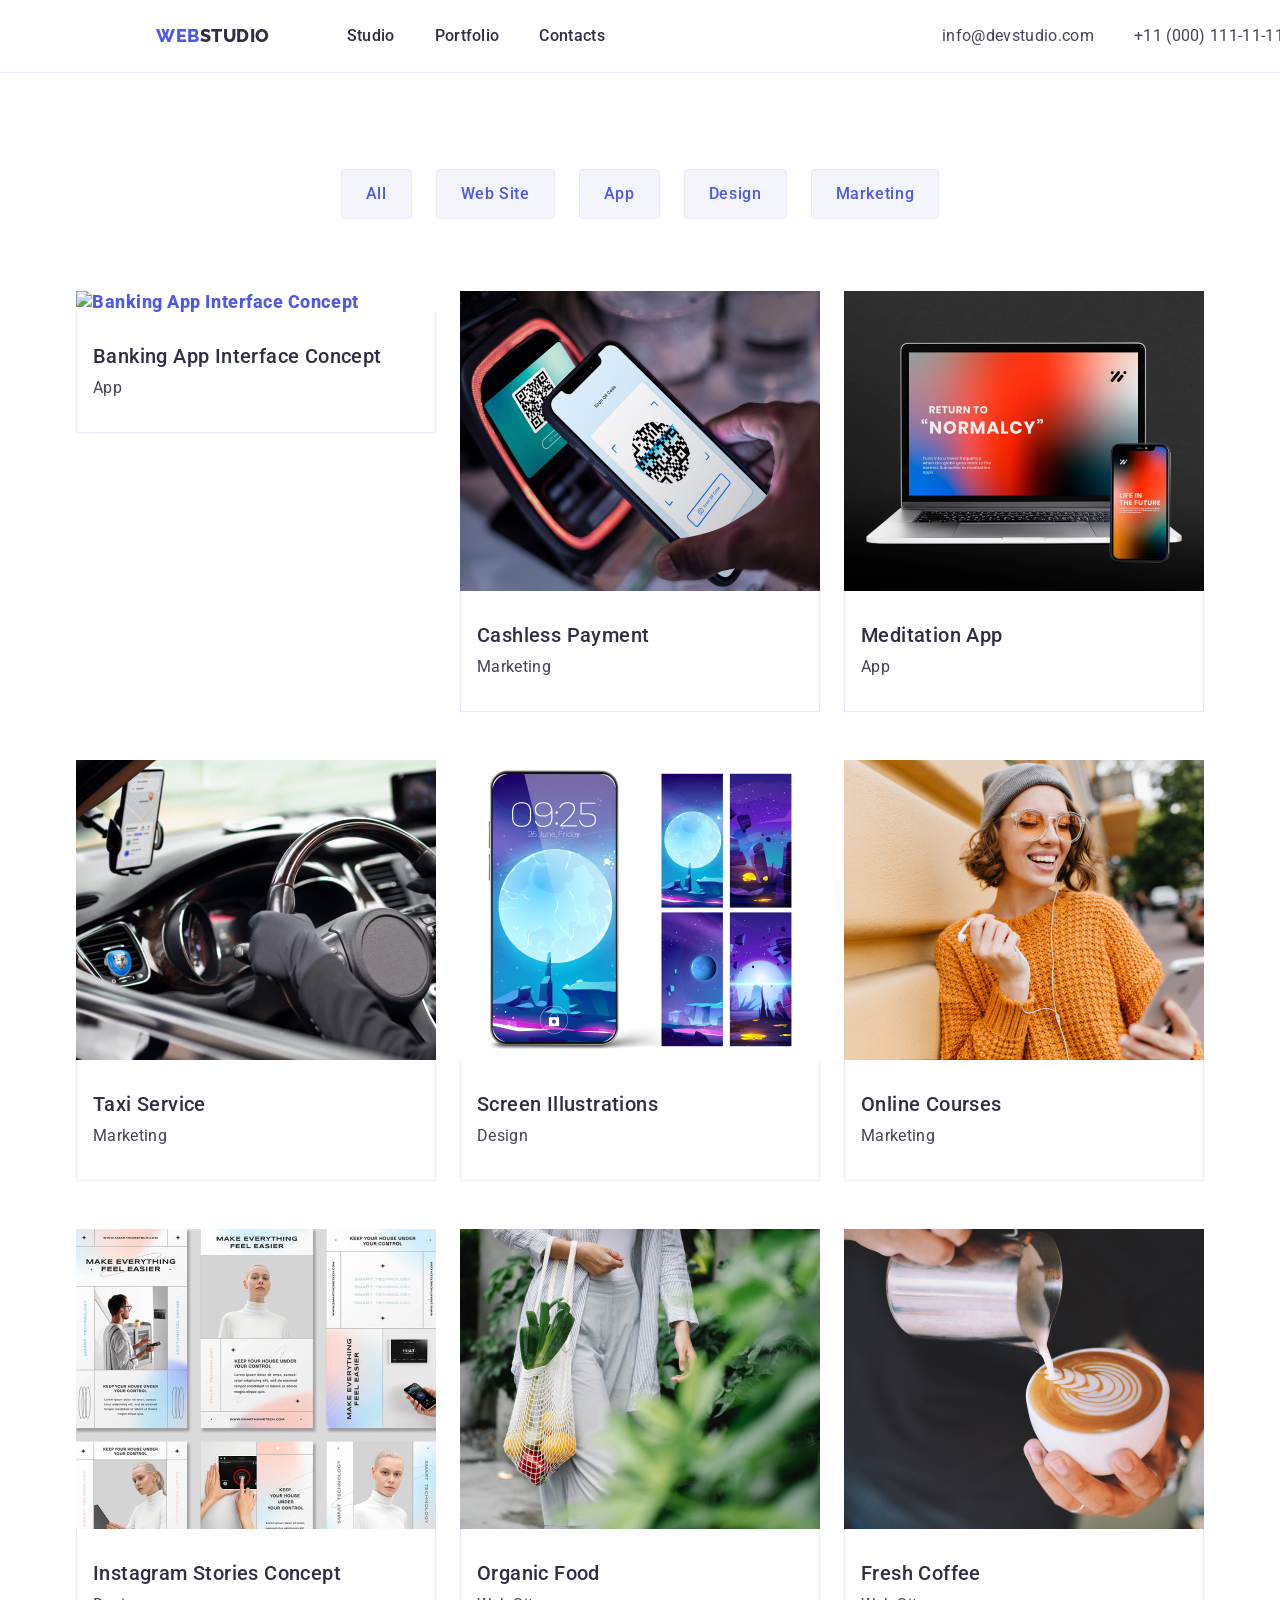
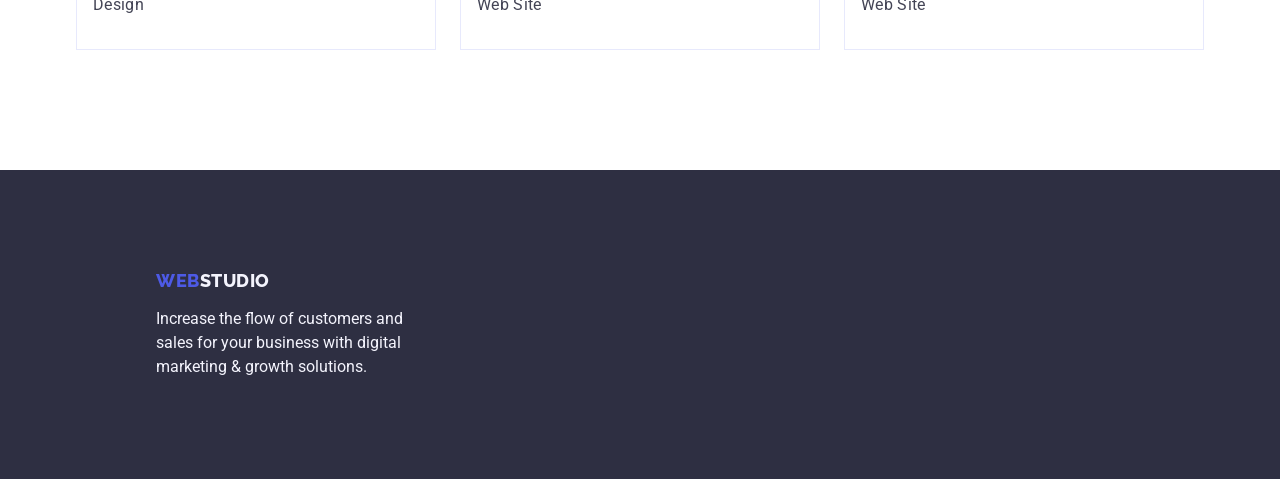
==== portfolio.html @ f2a51d84 "Initial commit" ====
<!DOCTYPE html>
<html lang="en">
  <head>
    <meta charset="UTF-8" />
    <meta http-equiv="X-UA-Compatible" content="IE=edge" />
    <meta name="viewport" content="width=device-width, initial-scale=1.0" />
    <title>Document</title>
    <link rel="preconnect" href="https://fonts.googleapis.com" />
    <link rel="preconnect" href="https://fonts.gstatic.com" crossorigin />
    <link
      href="https://fonts.googleapis.com/css2?family=Montserrat:wght@400;700&family=Raleway:wght@800&family=Roboto:wght@400;500;700&display=swap"
      rel="stylesheet"
    />
    <link
      rel="stylesheet"
      href="https://cdnjs.cloudflare.com/ajax/libs/modern-normalize/1.0.0/modern-normalize.min.css"
    />
    <link rel="stylesheet" href="./css/styles.css" />
  </head>
  <body>
    <header class="header">
      <div class="container header-flex">
        <nav class="nav-flex">
          <a class="nav logo link" href="./index.html">
            Web<span class="studio">Studio</span>
          </a>
          <ul class="list menu-flex">
            <li>
              <a class="nav link" href="./index.html">Studio</a>
            </li>
            <li>
              <a class="nav link" href="./portfolio.html">Portfolio</a>
            </li>
            <li>
              <a class="nav link" href="">Contacts</a>
            </li>
          </ul>
        </nav>
        <address class="address address-flex">
          <ul class="list address-flex">
            <li>
              <a class="address link nav" href="mailto:info@devstudio.com">
                info@devstudio.com</a
              >
            </li>
            <li>
              <a class="address link nav" href="tel:+110001111111">
                +11 (000) 111-11-11
              </a>
            </li>
          </ul>
        </address>
      </div>
    </header>
    <main>
      <section class="main-section">
        <div class="container">
          <h1 hidden>Buttons</h1>
          <ul class="list section-buttons">
            <li><button type="button" class="buttons">All</button></li>
            <li><button type="button" class="buttons">Web Site</button></li>
            <li><button type="button" class="buttons">App</button></li>
            <li><button type="button" class="buttons">Design</button></li>
            <li><button type="button" class="buttons">Marketing</button></li>
          </ul>
          <ul class="list portfolio-fotos">
            <li class="portfolio-list">
              <a class="link" href="">
                <img
                  class="img-portfolio"
                  src="./images-portfolio/img.jpg"
                  alt="Banking App Interface Concept"
                  width="360"
                />
                <div class="portfolio-fotos-card">
                  <h2 class="subtitle">Banking App Interface Concept</h2>
                  <p class="text">App</p>
                </div>
              </a>
            </li>
            <li class="portfolio-list">
              <a class="link" href="">
                <img
                  class="img-portfolio"
                  src="./images-portfolio/img1.jpg"
                  alt="Cashless Payment"
                  width="360"
                />
                <div class="portfolio-fotos-card">
                  <h2 class="subtitle">Cashless Payment</h2>
                  <p class="text">Marketing</p>
                </div>
              </a>
            </li>
            <li class="portfolio-list">
              <a class="link" href="">
                <img
                  class="img-portfolio"
                  src="./images-portfolio/img2.jpg"
                  alt="Meditation App"
                  width="360"
                />
                <div class="portfolio-fotos-card">
                  <h2 class="subtitle">Meditation App</h2>
                  <p class="text">App</p>
                </div>
              </a>
            </li>
            <li class="portfolio-list">
              <a class="link" href="">
                <img
                  class="img-portfolio"
                  src="./images-portfolio/img3.jpg"
                  alt="Taxi Service"
                  width="360"
                />
                <div class="portfolio-fotos-card">
                  <h2 class="subtitle">Taxi Service</h2>
                  <p class="text">Marketing</p>
                </div>
              </a>
            </li>
            <li class="portfolio-list">
              <a class="link" href="">
                <img
                  class="img-portfolio"
                  src="./images-portfolio/img4.jpg"
                  alt="Screen Illustrations"
                  width="360"
                />
                <div class="portfolio-fotos-card">
                  <h2 class="subtitle">Screen Illustrations</h2>
                  <p class="text">Design</p>
                </div>
              </a>
            </li>
            <li class="portfolio-list">
              <a class="link" href="">
                <img
                  class="img-portfolio"
                  src="./images-portfolio/img5.jpg"
                  alt="Online Courses"
                  width="360"
                />
                <div class="portfolio-fotos-card">
                  <h2 class="subtitle">Online Courses</h2>
                  <p class="text">Marketing</p>
                </div>
              </a>
            </li>
            <li class="portfolio-list">
              <a class="link" href="">
                <img
                  class="img-portfolio"
                  src="./images-portfolio/img6.jpg"
                  alt="Instagram Stories Concept"
                  width="360"
                />
                <div class="portfolio-fotos-card">
                  <h2 class="subtitle">Instagram Stories Concept</h2>
                  <p class="text">Design</p>
                </div>
              </a>
            </li>
            <li class="portfolio-list">
              <a class="link" href="">
                <img
                  class="img-portfolio"
                  src="./images-portfolio/img7.jpg"
                  alt="Organic Food"
                  width="360"
                />
                <div class="portfolio-fotos-card">
                  <h2 class="subtitle">Organic Food</h2>
                  <p class="text">Web Site</p>
                </div>
              </a>
            </li>
            <li class="portfolio-list">
              <a class="link" href="">
                <img
                  class="img-portfolio"
                  src="./images-portfolio/img8.jpg"
                  alt="Fresh Coffee"
                  width="360"
                />
                <div class="portfolio-fotos-card">
                  <h2 class="subtitle">Fresh Coffee</h2>
                  <p class="text">Web Site</p>
                </div>
              </a>
            </li>
          </ul>
        </div>
      </section>
    </main>
    <footer class="footer">
      <div class="container">
        <a class="nav logo link" href="./index.html">
          Web<span class="studio">Studio</span>
        </a>
        <p class="footer-text">
          Increase the flow of customers and sales for your business with
          digital marketing & growth solutions.
        </p>
      </div>
    </footer>
  </body>
</html>
---- css/styles.css ----
:root {
  --head-color: #2e2f42;
  --text-color: #434455;
  --button-color: #4d5ae5;
  --fon-color: #2e2f42;
  --border: #e7e9fc;
}

body {
  background: #ffffff;
  font-family: "Roboto", sans-serif;
  color: var(--text-color);
}
html {
  box-sizing: border-box;
}
*,
*::before,
*::after {
  box-sizing: inherit;
}
h1,
h2,
h3,
h4,
h5,
h6,
p,
ul {
  margin: 0%;
  padding: 0%;
}
.container {
  max-width: 1158px;
  padding-left: 15px;
  padding-right: 15px;
  margin: 0 auto;
}
img {
  display: block;
  max-width: 100%;
}
header {
  /* padding: 24px 0; */
  min-width: 1440px;
}
.header {
  border-bottom: 1px solid #e7e9fc;
  padding: 24px 0;
}
.menu-flex li:not(:last-child) {
  margin-right: 40px;
}
.list {
  list-style: none;
}
.nav:focus,
.nav:hover {
  color: #404bbf;
}
.nav-flex,
.address-flex,
.menu-flex,
.header-flex {
  display: flex;
  align-items: center;
}

/* Logo */
.logo {
  flex-direction: row;
  font-family: "Raleway", sans-serif;
  font-style: normal;
  font-weight: 800;
  font-size: 18px;
  line-height: 1.17;
  display: flex;
  align-items: center;
  letter-spacing: 0.03em;
  text-transform: uppercase;
  color: var(--button-color);
  margin-right: 76px;
}

.studio {
  color: var(--fon-color);
  width: 71px;
  height: 21px;
}
.link {
  text-decoration: none;
  font-weight: 800;
  font-size: 18px;
  line-height: 1.17;
  letter-spacing: 0.03em;
  color: var(--button-color);
}
ul .nav {
  color: var(--head-color);
  font-family: "Roboto";
  font-style: normal;
  font-weight: 500;
  font-size: 16px;
  line-height: 1.5;
  letter-spacing: 0.02em;
  list-style: none;
}
.menu-flex .nav {
  padding: 24px 0;
}
address .address {
  font-family: "Roboto";
  font-style: normal;
  font-weight: 400;
  font-size: 16px;
  line-height: 24px;
  letter-spacing: 0.02em;
  color: var(--text-color);
}
address {
  font-style: normal;
  margin-left: auto;
}

.address-flex li:not(:last-child) {
  margin-right: 40px;
}
.slogan {
  color: #ffffff;
  font-family: "Roboto";
  font-style: normal;
  font-weight: 700;
  font-size: 56px;
  line-height: 1.07;
  text-align: center;
  letter-spacing: 0.02em;

  max-width: 496px;
  height: 120px;
  left: 472px;
  top: 188px;
  margin: auto;
}
.hero {
  padding: 188px 0;
  background: var(--fon-color);
}
.button {
  display: block;
  background: var(--button-color);
  box-shadow: 0px 4px 4px rgba(0, 0, 0, 0.15);
  border-radius: 4px;
  color: #ffffff;
  cursor: pointer;
  font-family: "Roboto", sans-serif;
  font-style: normal;
  font-weight: 500;
  font-size: 16px;
  line-height: 24px;
  align-items: center;
  letter-spacing: 0.04em;
  min-width: 169px;
  height: 56px;
  left: 636px;
  top: 356px;
  border: none;
  margin: auto;
  margin-top: 51px;
}
.button:hover,
.button:focus {
  background-color: #404bbf;
}
.feature {
  padding: 120px 0;
}
.about-flex {
  display: flex;
}
.about-flex li:not(:last-child) {
  margin-right: 24px;
}
.subtitle {
  font-style: normal;
  font-weight: 500;
  font-size: 20px;
  line-height: 24px;
  color: var(--head-color);
  letter-spacing: 0.02em;
  line-height: 1.2;
  margin-bottom: 8px;
}
.text {
  font-style: normal;
  font-weight: 400;
  font-size: 16px;
  line-height: 1.2;
  color: var(--text-color);
  letter-spacing: 0.02em;
  line-height: 1.5;
  width: 264px;
}
.what {
  padding-bottom: 120px;
}

.what ul {
  display: flex;
}

.what li:not(:last-child) {
  margin-right: 24px;
}
.section-three ul {
  display: flex;
}
.section-three li:not(:last-child) {
  margin-right: 24px;
}

.section-three li {
  height: 380px;
}
.section-three {
  background-color: #f4f4fd;
  padding: 120px 0;
  min-height: 732px;
  text-align: center;
}

.section-three .mein-text {
  margin-bottom: 72px;
}

.fotos .subtitle {
  margin-bottom: 8px;
}
.team-card {
  padding: 32px 16px;
}
.team-text {
  font-weight: 400;
  font-size: 16px;
  line-height: 24px;
  text-align: center;
  letter-spacing: 0.02em;
  color: var(--text-color);
}
.team-subtitle {
  font-weight: 500;
  font-size: 20px;
  line-height: 24px;
  text-align: center;
  letter-spacing: 0.02em;
  color: var(--fon-color);
}
.mein-text {
  color: var(--fon-color);
  font-style: normal;
  font-weight: 700;
  font-size: 36px;
  line-height: 1.11;
  text-align: center;
  letter-spacing: 0.02em;
  text-transform: capitalize;
  margin-bottom: 72px;
}
.fotos {
  background-color: #ffffff;
  border-radius: 0px 0px 4px 4px;
  flex-basis: calc((100% - 72px) / 4);
  box-shadow: 0px 1px 6px rgba(46, 47, 66, 0.08),
    0px 1px 1px rgba(46, 47, 66, 0.16), 0px 2px 1px rgba(46, 47, 66, 0.08);
}
.footer {
  background-color: var(--fon-color);
  padding: 100px 0;
  min-width: 1440px;
}
.footer .logo {
  display: inline-block;
  margin-bottom: 16px;
}

.footer-text {
  font-style: normal;
  font-weight: 400;
  font-size: 16px;
  line-height: 24px;
  color: #f4f4fd;
  width: 264px;
}
footer .studio {
  color: #f4f4fd;
}

/* Portfolio */

.section-buttons {
  display: flex;
  justify-content: center;
  margin-bottom: 72px;
}
.section-buttons li:not(:last-child) {
  margin-right: 24px;
}
.main-section {
  padding: 96px 0 120px;
}

.buttons {
  background: #f4f4fd;
  border: 1px solid var(--border);
  border-radius: 4px;
  justify-content: center;
  align-items: center;
  padding: 12px 24px;
  color: var(--button-color);
  cursor: pointer;
  font-family: "Roboto", sans-serif;
  font-style: normal;
  font-weight: 500;
  font-size: 16px;
  line-height: 24px;
  letter-spacing: 0.04em;
}
.buttons:hover,
.buttons:focus {
  color: #ffffff;
  background-color: #404bbf;
  border: 1px solid transparent;
}
.portfolio-fotos {
  display: flex;
  flex-wrap: wrap;
}

.portfolio-fotos li:not(:nth-child(3n)) {
  margin-right: 24px;
}
.portfolio-fotos li:not(:nth-last-child(-n + 3)) {
  margin-bottom: 48px;
}
.portfolio-fotos-card {
  padding: 32px 16px;
  border: 1px solid #e7e9fc;
  border-top: none;
}
.portfolio-list a {
  width: calc((100% - 48px) / 3);
}
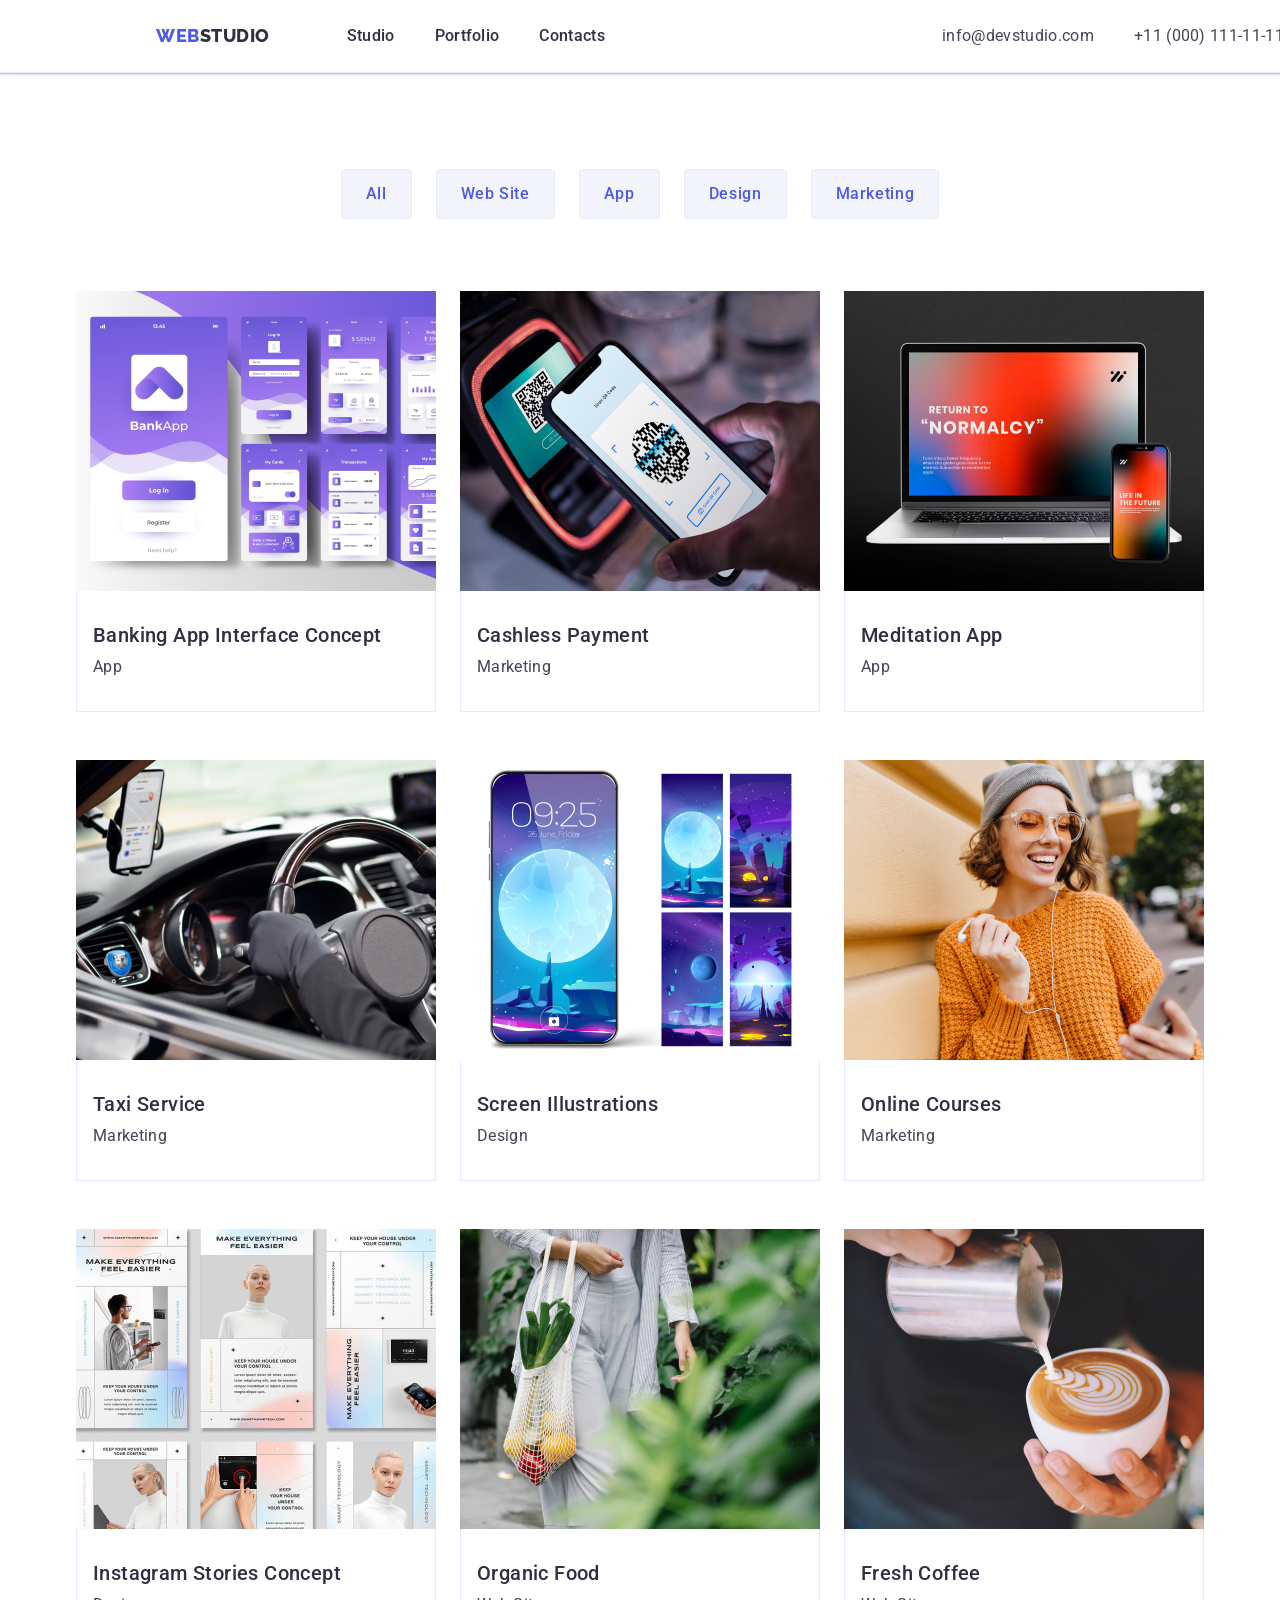
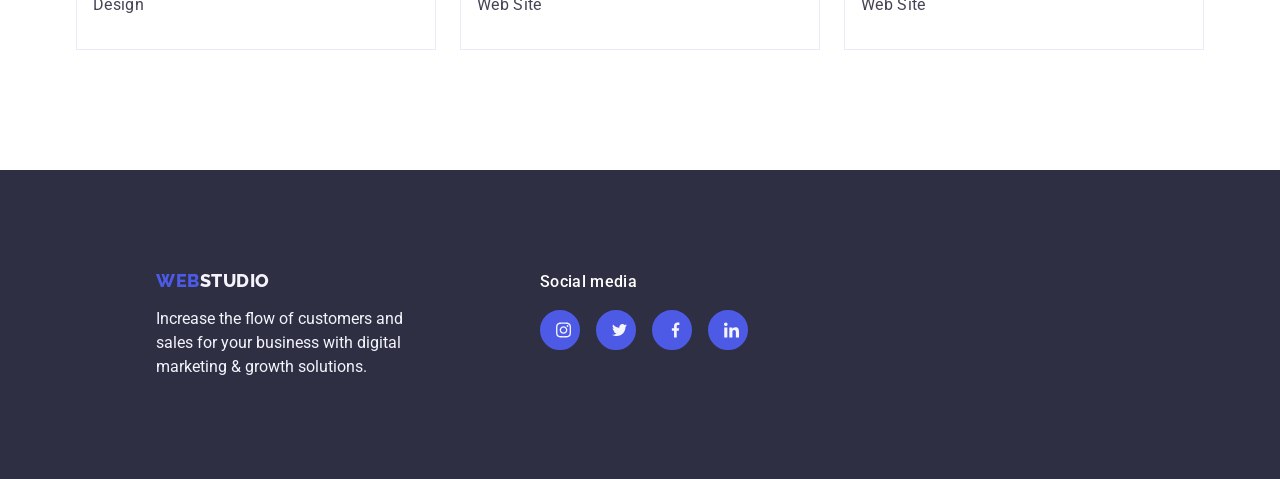
==== commit c0159be0: "sd" ====
--- a/portfolio.html
+++ b/portfolio.html
@@ -68,7 +68,7 @@
               <a class="link" href="">
                 <img
                   class="img-portfolio"
-                  src="./images-portfolio/img.jpg"
+                  src="./images-portfolio/img (1).jpg"
                   alt="Banking App Interface Concept"
                   width="360"
                 />
@@ -196,13 +196,48 @@
     </main>
     <footer class="footer">
       <div class="container">
-        <a class="nav logo link" href="./index.html">
-          Web<span class="studio">Studio</span>
-        </a>
-        <p class="footer-text">
-          Increase the flow of customers and sales for your business with
-          digital marketing & growth solutions.
-        </p>
+        <div class="logo-footer">
+          <a class="nav logo link" href="./index.html">
+            Web<span class="studio">Studio</span>
+          </a>
+          <p class="footer-text">
+            Increase the flow of customers and sales for your business with
+            digital marketing & growth solutions.
+          </p>
+        </div>
+        <div class="social-media">
+          <p class="footer-social-media">Social media</p>
+          <ul class="icons-footer">
+            <li class="icons-footer-list">
+              <a href="" class="social-media-link">
+                <svg class="icons-svg-footer" width="24" height="24">
+                  <use href="./images/icons.svg#icon-instagram"></use>
+                </svg>
+              </a>
+            </li>
+            <li class="icons-footer-list">
+              <a href="" class="social-media-link">
+                <svg class="icons-svg-footer" width="24" height="24">
+                  <use href="./images/icons.svg#icon-twitter"></use>
+                </svg>
+              </a>
+            </li>
+            <li class="icons-footer-list">
+              <a href="" class="social-media-link">
+                <svg class="icons-svg-footer" width="24" height="24">
+                  <use href="./images/icons.svg#icon-facebook"></use>
+                </svg>
+              </a>
+            </li>
+            <li class="icons-footer-list">
+              <a href="" class="social-media-link">
+                <svg class="icons-svg-footer" width="24" height="24">
+                  <use href="./images/icons.svg#icon-linkedin"></use>
+                </svg>
+              </a>
+            </li>
+          </ul>
+        </div>
       </div>
     </footer>
   </body>
--- a/css/styles.css
+++ b/css/styles.css
@@ -4,6 +4,10 @@
   --button-color: #4d5ae5;
   --fon-color: #2e2f42;
   --border: #e7e9fc;
+  --fon-gray: #f4f4fd;
+  --hover: #404bbf;
+  --icons: #f4f4fd;
+  --icons-customers: #8e8f99;
 }
 
 body {
@@ -47,11 +51,14 @@
 .header {
   border-bottom: 1px solid #e7e9fc;
   padding: 24px 0;
+  box-shadow: 0px 2px 1px rgba(46, 47, 66, 0.08),
+    0px 1px 1px rgba(46, 47, 66, 0.16), 0px 1px 6px rgba(46, 47, 66, 0.08);
 }
 .menu-flex li:not(:last-child) {
   margin-right: 40px;
 }
-.list {
+.list,
+li {
   list-style: none;
 }
 .nav:focus,
@@ -143,7 +150,15 @@
 }
 .hero {
   padding: 188px 0;
-  background: var(--fon-color);
+  max-width: 1440px;
+  height: 600px;
+  margin: auto;
+  background: linear-gradient(rgba(46, 47, 66, 0.7), rgba(46, 47, 66, 0.7)),
+    url(../images/people-office.jpg);
+
+  background-repeat: no-repeat;
+  background-position: center;
+  background-size: cover;
 }
 .button {
   display: block;
@@ -190,6 +205,21 @@
   line-height: 1.2;
   margin-bottom: 8px;
 }
+.feature-svg {
+  display: flex;
+  align-items: center;
+  justify-content: center;
+  height: 112px;
+  background-color: var(--fon-gray);
+  border-radius: 4px;
+  margin-bottom: 8px;
+}
+.svg {
+  display: block;
+  width: 264px;
+  padding: 24px 100px;
+}
+
 .text {
   font-style: normal;
   font-weight: 400;
@@ -214,13 +244,7 @@
 .section-three ul {
   display: flex;
 }
-.section-three li:not(:last-child) {
-  margin-right: 24px;
-}
-
-.section-three li {
-  height: 380px;
-}
+
 .section-three {
   background-color: #f4f4fd;
   padding: 120px 0;
@@ -236,6 +260,7 @@
   margin-bottom: 8px;
 }
 .team-card {
+  max-height: 200px;
   padding: 32px 16px;
 }
 .team-text {
@@ -245,6 +270,7 @@
   text-align: center;
   letter-spacing: 0.02em;
   color: var(--text-color);
+  margin-bottom: 8px;
 }
 .team-subtitle {
   font-weight: 500;
@@ -271,12 +297,119 @@
   flex-basis: calc((100% - 72px) / 4);
   box-shadow: 0px 1px 6px rgba(46, 47, 66, 0.08),
     0px 1px 1px rgba(46, 47, 66, 0.16), 0px 2px 1px rgba(46, 47, 66, 0.08);
-}
+  width: 264px;
+}
+.traling-icons {
+  display: flex;
+  justify-content: center;
+  gap: 24px;
+}
+.traling-icons-link {
+  display: flex;
+  justify-content: center;
+  border: 9px solid var(--button-color);
+  background-color: var(--button-color);
+  border-radius: 50%;
+  fill: var(--icons);
+  width: 100%;
+  height: 100%;
+  align-items: center;
+}
+.team-icons {
+  width: 40px;
+  height: 40px;
+  border-radius: 50%;
+}
+
+.traling-icons-link:hover,
+.traling-icons-link:focus {
+  background-color: var(--hover);
+  border-color: var(--hover);
+}
+
+/* п"ята секція  */
+.customers {
+  padding: 120px 0;
+}
+
+.customers-img {
+  display: flex;
+  justify-content: center;
+  gap: 24px;
+}
+.customers-list {
+  width: 168px;
+  height: 88px;
+}
+.customers-link {
+  width: 100%;
+  height: 100%;
+  border: 1px solid #8e8f99;
+  border-radius: 4px;
+  display: flex;
+  align-items: center;
+  justify-content: center;
+  color: #8e8f99;
+}
+.customers-svg {
+  width: 104px;
+  height: 56px;
+  fill: currentColor;
+}
+.customers-link:hover,
+.customers-link:focus {
+  border-color: #404bbf;
+  color: #404bbf;
+}
+/* Футер */
+
 .footer {
   background-color: var(--fon-color);
   padding: 100px 0;
   min-width: 1440px;
 }
+.footer .container {
+  display: flex;
+  align-items: baseline;
+}
+.logo-footer {
+  margin-right: 120px;
+}
+
+.icons-footer-list:hover,
+.icons-footer-list:focus {
+  background-color: #31d0aa;
+}
+.icons-footer {
+  gap: 16px;
+  display: flex;
+  align-items: center;
+  justify-content: center;
+}
+.icons-svg-footer {
+  margin-left: 7px;
+  fill: var(--icons);
+}
+.social-media-link {
+  width: 100%;
+  height: 100%;
+  background-color: var(--button-color);
+  border-radius: 50%;
+  display: flex;
+  align-items: center;
+  justify-content: center;
+  border: 9px solid var(--button-color);
+  fill: var(--icons);
+}
+.social-media-link:hover,
+.social-media-link:focus {
+  background-color: #31d0aa;
+  border-color: #31d0aa;
+}
+
+.footer .container {
+  display: flex;
+}
 .footer .logo {
   display: inline-block;
   margin-bottom: 16px;
@@ -292,6 +425,22 @@
 }
 footer .studio {
   color: #f4f4fd;
+}
+.social-media {
+  font-weight: 500;
+  font-size: 16px;
+  line-height: 24px;
+  color: #ffffff;
+}
+.footer-social-media {
+  margin-bottom: 16px;
+  letter-spacing: 0.02em;
+}
+
+.icons-footer-list {
+  border-radius: 50%;
+  width: 40px;
+  height: 40px;
 }
 
 /* Portfolio */
@@ -329,6 +478,8 @@
   color: #ffffff;
   background-color: #404bbf;
   border: 1px solid transparent;
+  box-shadow: 0px 3px 1px rgba(0, 0, 0, 0.1), 0px 2px 1px rgba(0, 0, 0, 0.08),
+    0px 2px 2px rgba(0, 0, 0, 0.12);
 }
 .portfolio-fotos {
   display: flex;
@@ -348,4 +499,11 @@
 }
 .portfolio-list a {
   width: calc((100% - 48px) / 3);
-}
+  display: block;
+  width: 100%;
+}
+.portfolio-fotos .link:hover,
+.portfolio-fotos .link:focus {
+  box-shadow: 0px 1px 6px rgba(46, 47, 66, 0.08),
+    0px 1px 1px rgba(46, 47, 66, 0.16), 0px 2px 1px rgba(46, 47, 66, 0.08);
+}
